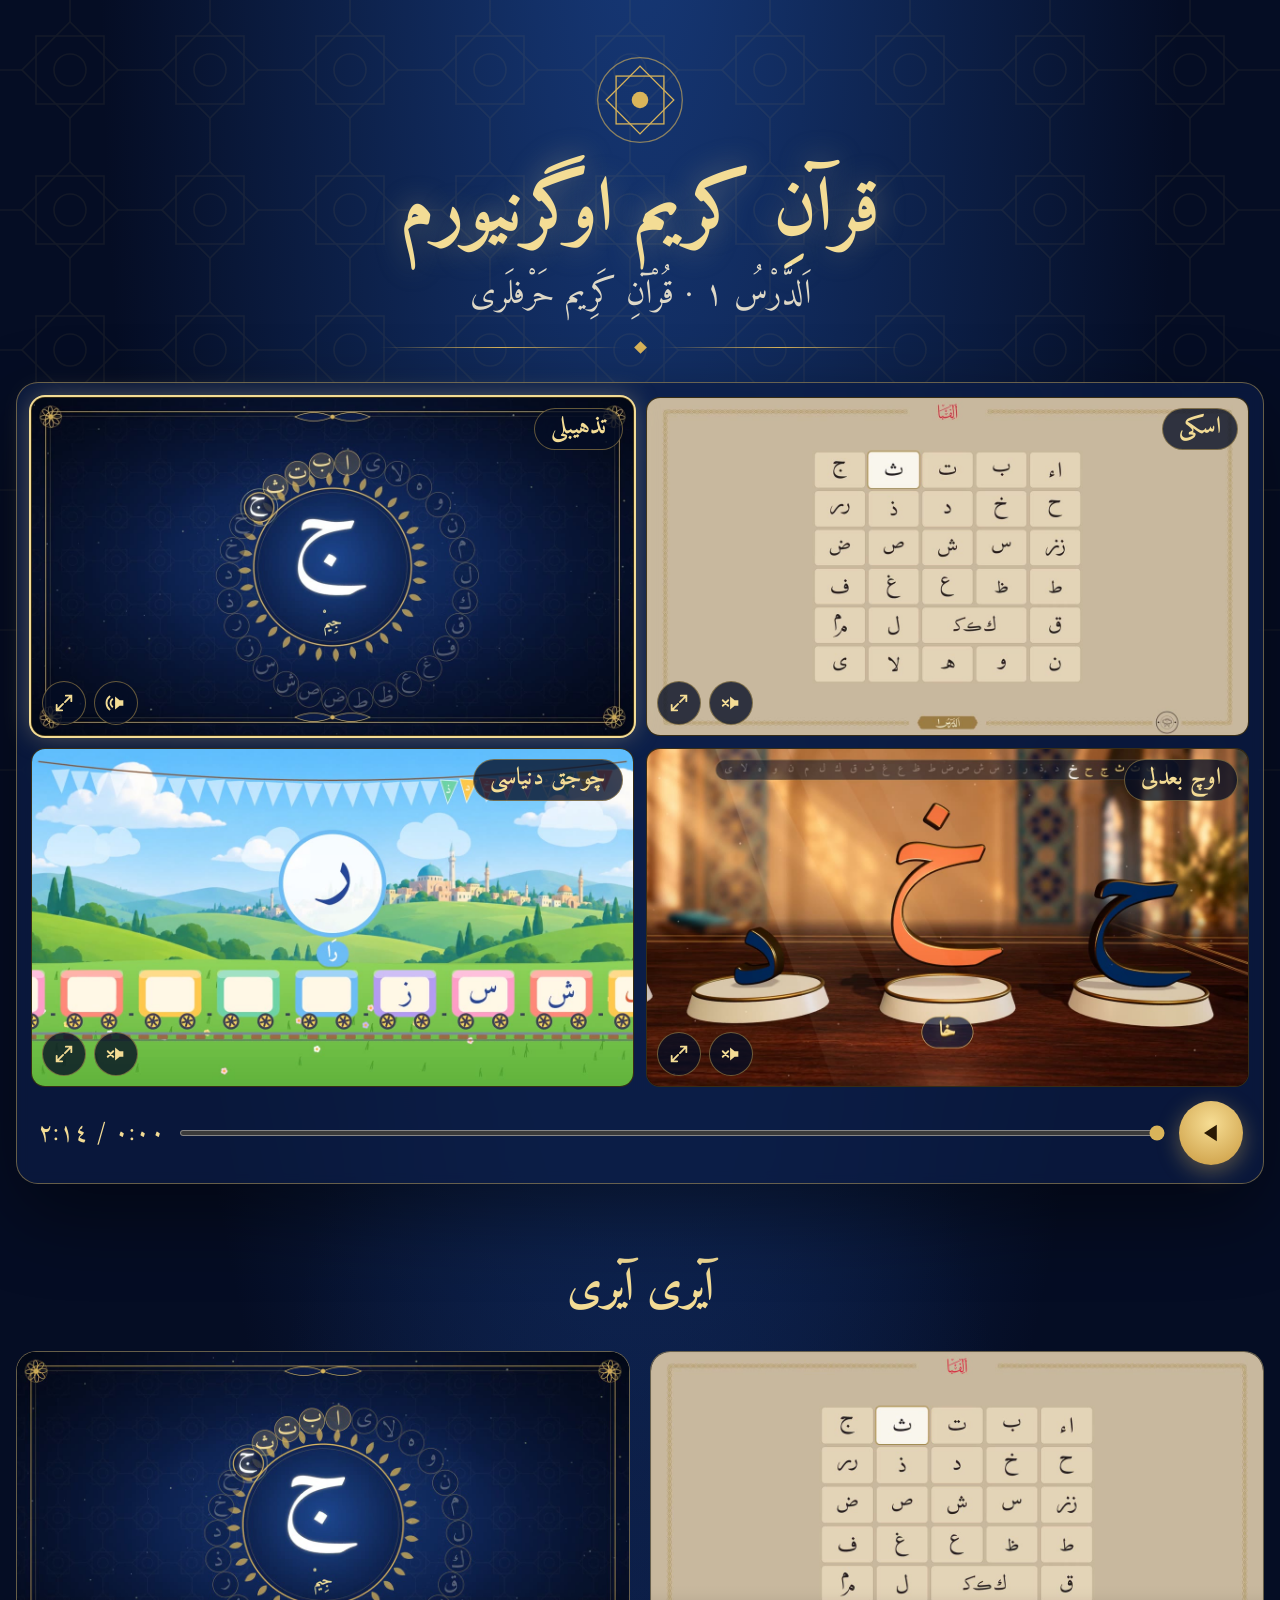
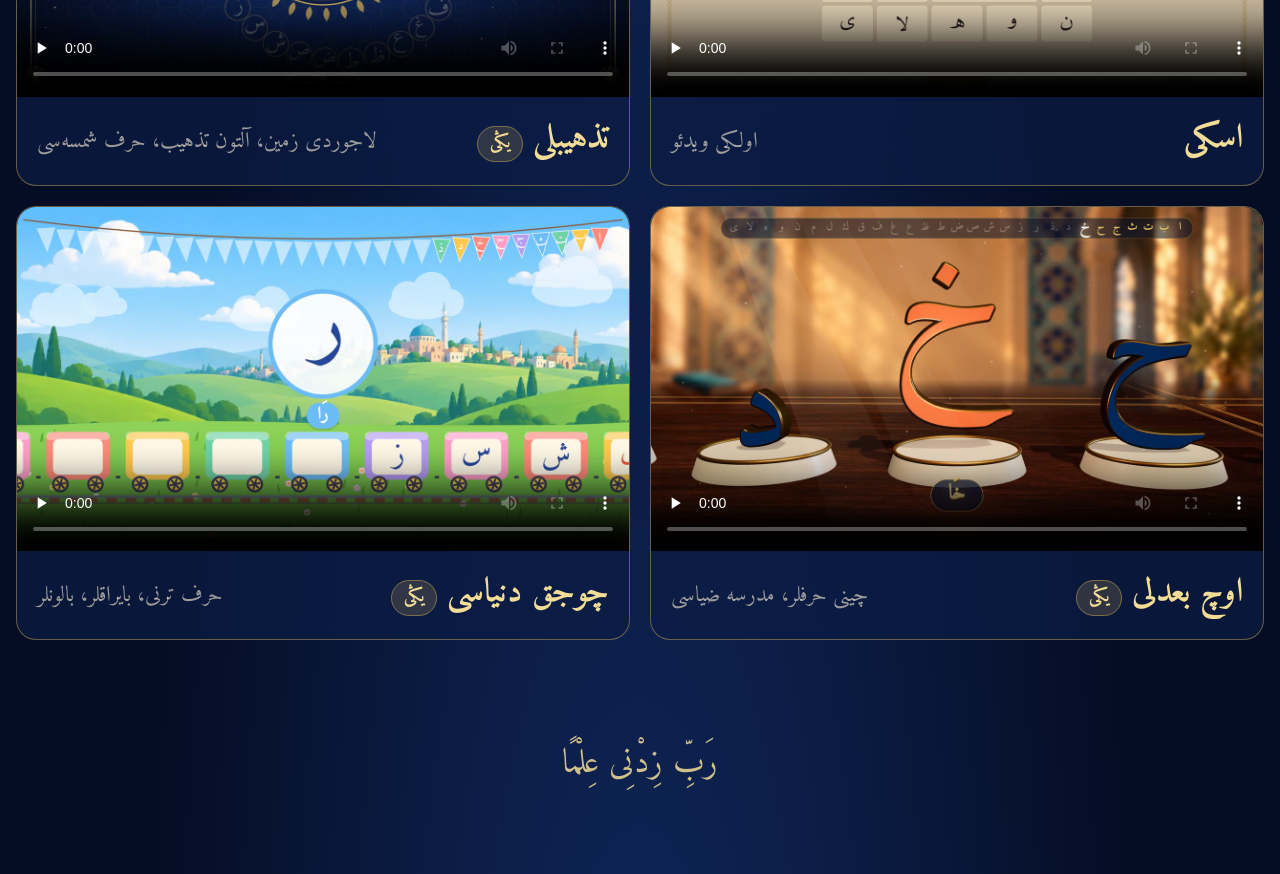
==== index.html @ 43bd829f "Ders 1: eski + tezhipli, uc boyutlu, cocuk uslubu sunum sitesi Co-Authored-By: Claude Opus 5.5 <nore" ====
<!doctype html>
<html lang="ota" dir="rtl">
<head>
<meta charset="utf-8">
<meta name="viewport" content="width=device-width, initial-scale=1">
<meta name="robots" content="noindex, nofollow">
<title>قرآنِ كريم اوگرنيورم · اَلدَّرْسُ ١</title>
<link rel="preconnect" href="https://fonts.googleapis.com">
<link rel="preconnect" href="https://fonts.gstatic.com" crossorigin>
<link href="https://fonts.googleapis.com/css2?family=Amiri:wght@400;700&family=Amiri+Quran&display=swap" rel="stylesheet">
<style>
  :root {
    --zemin: #050d24; --zemin2: #0b1d47; --kart: rgba(12, 28, 68, 0.72);
    --altin: #d9b45a; --altin2: #f3dc95; --fildisi: #f6ecd2; --soluk: rgba(246, 236, 210, 0.62);
    --cizgi: rgba(217, 180, 90, 0.45);
  }
  * { box-sizing: border-box; margin: 0; padding: 0; }
  html, body { background: var(--zemin); color: var(--fildisi); }
  body {
    font-family: "Amiri", serif; min-height: 100vh; overflow-x: hidden;
    background:
      radial-gradient(ellipse at 50% -10%, #173a7a 0%, transparent 60%),
      radial-gradient(ellipse at 50% 120%, #10285e 0%, transparent 55%), var(--zemin);
  }
  .girih { position: fixed; inset: 0; pointer-events: none; opacity: 0.07; z-index: 0;
    background-image: url("data:image/svg+xml,%3Csvg xmlns='http://www.w3.org/2000/svg' width='140' height='140'%3E%3Cg fill='none' stroke='%23d9b45a' stroke-width='1.6' transform='translate(70 70)'%3E%3Crect x='-34' y='-34' width='68' height='68'/%3E%3Crect x='-34' y='-34' width='68' height='68' transform='rotate(45)'/%3E%3Ccircle r='16'/%3E%3Cpath d='M-70 0 L-48 0 M48 0 L70 0 M0 -70 L0 -48 M0 48 L0 70'/%3E%3C/g%3E%3C/svg%3E"); }
  main { position: relative; z-index: 1; max-width: 1380px; margin: 0 auto; padding: 28px 16px 80px; }

  header { text-align: center; padding: 26px 0 30px; }
  .rozet { width: 92px; height: 92px; margin: 0 auto 8px; }
  h1 { font-size: clamp(40px, 6vw, 76px); font-weight: 700; color: var(--altin2); line-height: 1.25;
    text-shadow: 0 0 30px rgba(243, 220, 149, 0.35); }
  .alt { font-size: clamp(22px, 3vw, 34px); color: var(--fildisi); opacity: 0.9; margin-top: 6px; }
  .serit { display: flex; align-items: center; justify-content: center; gap: 14px; margin: 18px auto 0; max-width: 520px; }
  .serit i { flex: 1; height: 1px; background: linear-gradient(90deg, transparent, var(--altin), transparent); }
  .serit b { width: 9px; height: 9px; transform: rotate(45deg); background: var(--altin); display: block; }

  /* birlikte oynatma */
  .sahne { border: 1px solid var(--cizgi); border-radius: 22px; background: var(--kart); padding: 14px; backdrop-filter: blur(6px);
    box-shadow: 0 30px 80px rgba(0, 0, 0, 0.45); }
  .izgara { display: grid; grid-template-columns: 1fr 1fr; gap: 12px; }
  .karo { position: relative; border-radius: 14px; overflow: hidden; background: #000; aspect-ratio: 16 / 9; border: 1px solid rgba(217,180,90,0.25);
    transition: transform .25s ease, box-shadow .25s ease; }
  .karo.sesli { box-shadow: 0 0 0 2px var(--altin2), 0 0 26px rgba(243, 220, 149, 0.35); }
  .karo video { width: 100%; height: 100%; display: block; object-fit: cover; background: #000; }
  .etiket { position: absolute; top: 10px; right: 10px; padding: 0 16px 4px; border-radius: 999px; font-size: 24px; font-weight: 700;
    background: rgba(5, 13, 36, 0.78); color: var(--altin2); border: 1px solid var(--cizgi); line-height: 1.5; }
  .karo-dug { position: absolute; bottom: 10px; left: 10px; display: flex; gap: 8px; }
  .yuvarlak { width: 44px; height: 44px; border-radius: 50%; border: 1px solid var(--cizgi); background: rgba(5, 13, 36, 0.78); color: var(--altin2);
    display: grid; place-items: center; cursor: pointer; transition: background .2s, transform .2s; }
  .yuvarlak:hover { background: rgba(217, 180, 90, 0.25); transform: scale(1.06); }
  .yuvarlak svg { width: 22px; height: 22px; }

  .kumanda { display: flex; align-items: center; gap: 14px; padding: 14px 6px 4px; }
  .ana-dug { width: 64px; height: 64px; border-radius: 50%; border: 0; cursor: pointer; display: grid; place-items: center; flex: none;
    background: radial-gradient(circle at 50% 35%, #f6dd94, #c9993f); color: #2a1a05; box-shadow: 0 6px 22px rgba(217, 180, 90, 0.4); }
  .ana-dug svg { width: 28px; height: 28px; }
  .cubuk { flex: 1; position: relative; height: 34px; display: flex; align-items: center; }
  .cubuk input { width: 100%; direction: rtl; accent-color: var(--altin); height: 6px; cursor: pointer; }
  .sure { font-size: 26px; color: var(--altin2); min-width: 128px; text-align: center; font-variant-numeric: tabular-nums; }

  /* tek tek */
  h2 { text-align: center; font-size: clamp(30px, 4vw, 46px); color: var(--altin2); margin: 64px 0 22px; font-weight: 700; }
  .kartlar { display: grid; grid-template-columns: 1fr 1fr; gap: 20px; }
  .kart { border: 1px solid var(--cizgi); border-radius: 20px; background: var(--kart); overflow: hidden; }
  .kart video { width: 100%; display: block; aspect-ratio: 16 / 9; background: #000; }
  .kart-bas { display: flex; align-items: baseline; justify-content: space-between; gap: 12px; padding: 12px 20px 16px; }
  .kart-bas h3 { font-size: 34px; color: var(--altin2); font-weight: 700; }
  .kart-bas p { font-size: 22px; color: var(--soluk); }
  .yeni { font-size: 18px; padding: 0 12px 3px; border-radius: 999px; background: rgba(217, 180, 90, 0.18); color: var(--altin2); border: 1px solid var(--cizgi); }

  footer { text-align: center; margin-top: 70px; font-family: "Amiri Quran", "Amiri", serif; font-size: 34px; color: var(--altin2); opacity: 0.85; }

  /* büyütme */
  .buyuk { position: fixed; inset: 0; z-index: 20; background: rgba(2, 6, 18, 0.92); display: none; align-items: center; justify-content: center; padding: 16px; }
  .buyuk.acik { display: flex; }
  .buyuk video { max-width: 100%; max-height: 100%; border-radius: 12px; }
  .buyuk .kapat { position: absolute; top: 16px; left: 16px; }

  @media (max-width: 820px) {
    .izgara, .kartlar { grid-template-columns: 1fr; }
    .kumanda { position: sticky; bottom: 0; z-index: 5; margin: 0 -14px -14px; padding: 12px 14px; border-radius: 0 0 22px 22px;
      background: rgba(5, 13, 36, 0.94); border-top: 1px solid var(--cizgi); }
    .sure { min-width: 96px; font-size: 22px; }
    .ana-dug { width: 56px; height: 56px; }
    .kart-bas { flex-direction: column; align-items: flex-start; gap: 2px; }
  }
</style>
</head>
<body>
<div class="girih" aria-hidden="true"></div>
<main>
  <header>
    <svg class="rozet" viewBox="-50 -50 100 100" aria-hidden="true">
      <g fill="none" stroke="#d9b45a" stroke-width="1.4">
        <circle r="46" opacity=".6"/><rect x="-26" y="-26" width="52" height="52"/><rect x="-26" y="-26" width="52" height="52" transform="rotate(45)"/>
      </g>
      <circle r="9" fill="#d9b45a"/>
    </svg>
    <h1>قرآنِ كريم اوگرنيورم</h1>
    <div class="alt">اَلدَّرْسُ ١ · قُرْآنِ كَرِيم حَرْفلَرى</div>
    <div class="serit"><i></i><b></b><i></i></div>
  </header>

  <section class="sahne" aria-label="دردى بردن">
    <div class="izgara" id="izgara"></div>
    <div class="kumanda">
      <button class="ana-dug" id="oynat" title="اوينات" aria-label="اوينات"></button>
      <div class="cubuk"><input type="range" id="cubuk" min="0" max="1000" value="0" aria-label="زمان"></div>
      <div class="sure" id="sure">٠:٠٠ / ٢:١٥</div>
    </div>
  </section>

  <h2>آيرى آيرى</h2>
  <section class="kartlar" id="kartlar"></section>

  <footer>رَبِّ زِدْنِى عِلْمًا</footer>
</main>

<div class="buyuk" id="buyuk">
  <video id="buyukVideo" controls playsinline></video>
  <button class="yuvarlak kapat" id="kapat" title="قاپات" aria-label="قاپات"></button>
</div>

<script>
const SURUMLER = [
  { id: "eski", ad: "اسكى", acik: "اولكى ويدئو", yeni: false },
  { id: "tezhip", ad: "تذهيبلى", acik: "لاجوردى زمين، آلتون تذهيب، حرف شمسه‌سى", yeni: true },
  { id: "ucboyut", ad: "اوچ بعدلى", acik: "چينى حرفلر، مدرسه ضياسى", yeni: true },
  { id: "cocuk", ad: "چوجق دنياسى", acik: "حرف ترنى، بايراقلر، بالونلر", yeni: true },
];
const IKON = {
  oynat: '<svg viewBox="0 0 24 24" fill="currentColor"><path d="M17 5v14L6 12z"/></svg>',
  dur: '<svg viewBox="0 0 24 24" fill="currentColor"><rect x="6" y="5" width="4" height="14" rx="1"/><rect x="14" y="5" width="4" height="14" rx="1"/></svg>',
  ses: '<svg viewBox="0 0 24 24" fill="none" stroke="currentColor" stroke-width="2" stroke-linecap="round"><path d="M20 9v6h-4l-5 4V5l5 4z" fill="currentColor" stroke="none"/><path d="M8 8a5 5 0 0 0 0 8M5 5a9 9 0 0 0 0 14"/></svg>',
  sessiz: '<svg viewBox="0 0 24 24" fill="none" stroke="currentColor" stroke-width="2" stroke-linecap="round"><path d="M20 9v6h-4l-5 4V5l5 4z" fill="currentColor" stroke="none"/><path d="M3 9l6 6M9 9l-6 6"/></svg>',
  buyut: '<svg viewBox="0 0 24 24" fill="none" stroke="currentColor" stroke-width="2" stroke-linecap="round"><path d="M14 4h6v6M10 20H4v-6M20 4l-7 7M4 20l7-7"/></svg>',
  kapat: '<svg viewBox="0 0 24 24" fill="none" stroke="currentColor" stroke-width="2.2" stroke-linecap="round"><path d="M6 6l12 12M18 6L6 18"/></svg>',
};
const hindi = (s) => String(s).replace(/\d/g, (d) => "٠١٢٣٤٥٦٧٨٩"[d]);
const zaman = (t) => { t = Math.max(0, t || 0); const m = Math.floor(t / 60), s = Math.floor(t % 60); return hindi(m + ":" + String(s).padStart(2, "0")); };

const izgara = document.getElementById("izgara"), kartlar = document.getElementById("kartlar");
const videolar = [];
let sesli = "tezhip";

SURUMLER.forEach((v) => {
  const k = document.createElement("div");
  k.className = "karo"; k.dataset.id = v.id;
  k.innerHTML = `<video src="video/${v.id}.mp4" poster="video/${v.id}.jpg" playsinline preload="auto" muted></video>
    <div class="etiket">${v.ad}</div>
    <div class="karo-dug">
      <button class="yuvarlak ses-dug" title="سس" aria-label="سس"></button>
      <button class="yuvarlak buyut-dug" title="بيوت" aria-label="بيوت">${IKON.buyut}</button>
    </div>`;
  izgara.appendChild(k);
  const vid = k.querySelector("video");
  videolar.push({ id: v.id, vid, karo: k });
  k.querySelector(".ses-dug").addEventListener("click", () => { sesli = v.id; sesGuncelle(); });
  k.querySelector(".buyut-dug").addEventListener("click", () => buyut(v.id));

  const c = document.createElement("article");
  c.className = "kart";
  c.innerHTML = `<video src="video/${v.id}.mp4" poster="video/${v.id}.jpg" controls playsinline preload="none"></video>
    <div class="kart-bas"><h3>${v.ad} ${v.yeni ? '<span class="yeni">يڭى</span>' : ""}</h3><p>${v.acik}</p></div>`;
  kartlar.appendChild(c);
});

function sesGuncelle() {
  videolar.forEach(({ id, vid, karo }) => {
    const on = id === sesli;
    vid.muted = !on;
    karo.classList.toggle("sesli", on);
    karo.querySelector(".ses-dug").innerHTML = on ? IKON.ses : IKON.sessiz;
  });
}
sesGuncelle();

const oynatDug = document.getElementById("oynat"), cubuk = document.getElementById("cubuk"), sure = document.getElementById("sure");
let oynuyor = false, surukle = false;
const ana = () => videolar.find((v) => v.id === sesli).vid;
const dugGuncelle = () => { oynatDug.innerHTML = oynuyor ? IKON.dur : IKON.oynat; };
dugGuncelle();

oynatDug.addEventListener("click", async () => {
  oynuyor = !oynuyor;
  if (oynuyor) {
    const t = ana().currentTime;
    videolar.forEach(({ vid }) => { if (Math.abs(vid.currentTime - t) > 0.05) vid.currentTime = t; });
    await Promise.allSettled(videolar.map(({ vid }) => vid.play()));
  } else videolar.forEach(({ vid }) => vid.pause());
  dugGuncelle();
});
cubuk.addEventListener("input", () => {
  surukle = true;
  const d = ana().duration || 134.8, t = (cubuk.value / 1000) * d;
  videolar.forEach(({ vid }) => { vid.currentTime = t; });
  sure.textContent = zaman(t) + " / " + zaman(d);
});
cubuk.addEventListener("change", () => { surukle = false; });

// eşzamanlılık: sesli olan ana saat, diğerleri ona uyar
setInterval(() => {
  const m = ana(), d = m.duration || 134.8;
  if (!surukle) { cubuk.value = Math.round((m.currentTime / d) * 1000); sure.textContent = zaman(m.currentTime) + " / " + zaman(d); }
  if (!oynuyor) return;
  videolar.forEach(({ vid }) => {
    if (vid === m) return;
    const f = vid.currentTime - m.currentTime;
    if (Math.abs(f) > 0.25) vid.currentTime = m.currentTime;
    else vid.playbackRate = f > 0.04 ? 0.97 : f < -0.04 ? 1.03 : 1;
  });
  if (m.ended) { oynuyor = false; dugGuncelle(); }
}, 200);

const buyukEl = document.getElementById("buyuk"), buyukVid = document.getElementById("buyukVideo");
document.getElementById("kapat").innerHTML = IKON.kapat;
function buyut(id) {
  videolar.forEach(({ vid }) => vid.pause()); oynuyor = false; dugGuncelle();
  buyukVid.src = `video/${id}.mp4`; buyukVid.currentTime = 0; buyukEl.classList.add("acik"); buyukVid.play().catch(() => {});
}
function kapat() { buyukVid.pause(); buyukEl.classList.remove("acik"); }
document.getElementById("kapat").addEventListener("click", kapat);
buyukEl.addEventListener("click", (e) => { if (e.target === buyukEl) kapat(); });
document.addEventListener("keydown", (e) => { if (e.key === "Escape") kapat(); });
// tek tek kartlardan biri oynayınca diğerleri dursun
kartlar.addEventListener("play", (e) => {
  kartlar.querySelectorAll("video").forEach((v) => { if (v !== e.target) v.pause(); });
  videolar.forEach(({ vid }) => vid.pause()); oynuyor = false; dugGuncelle();
}, true);
</script>
</body>
</html>
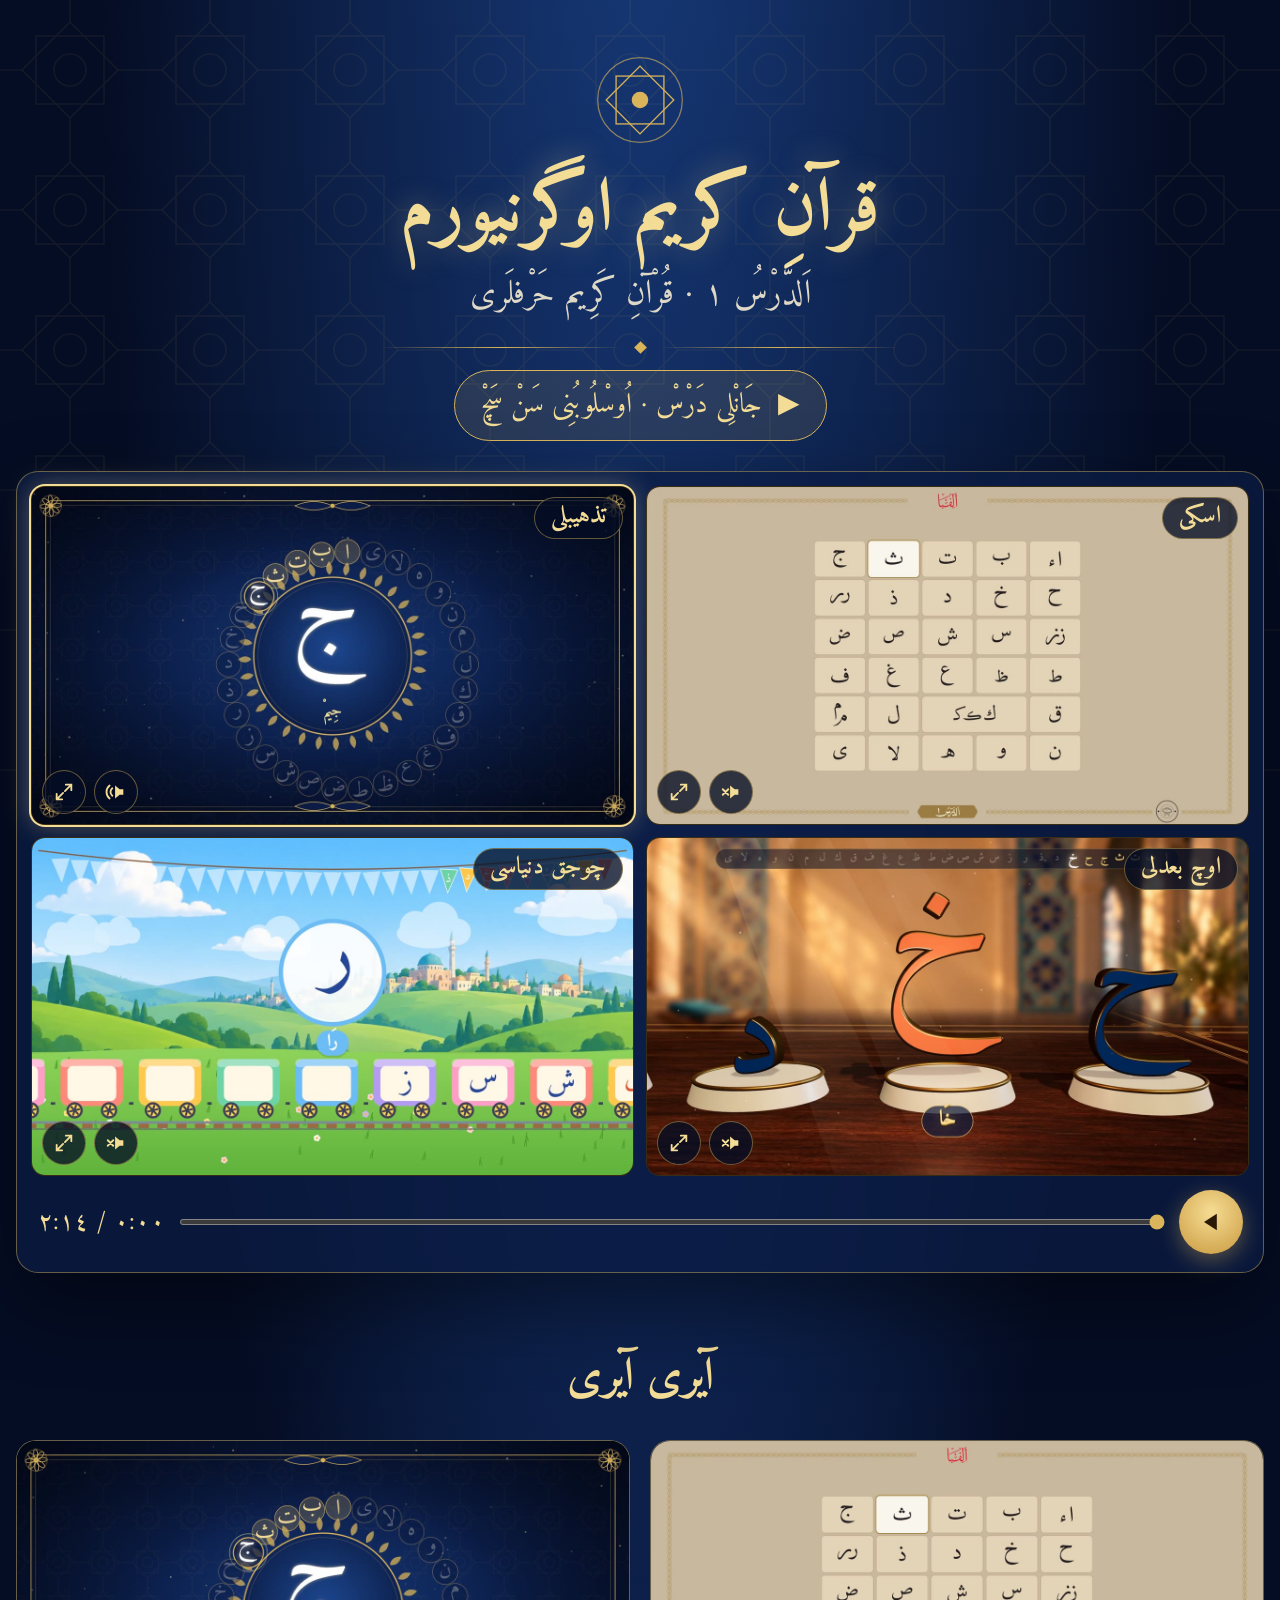
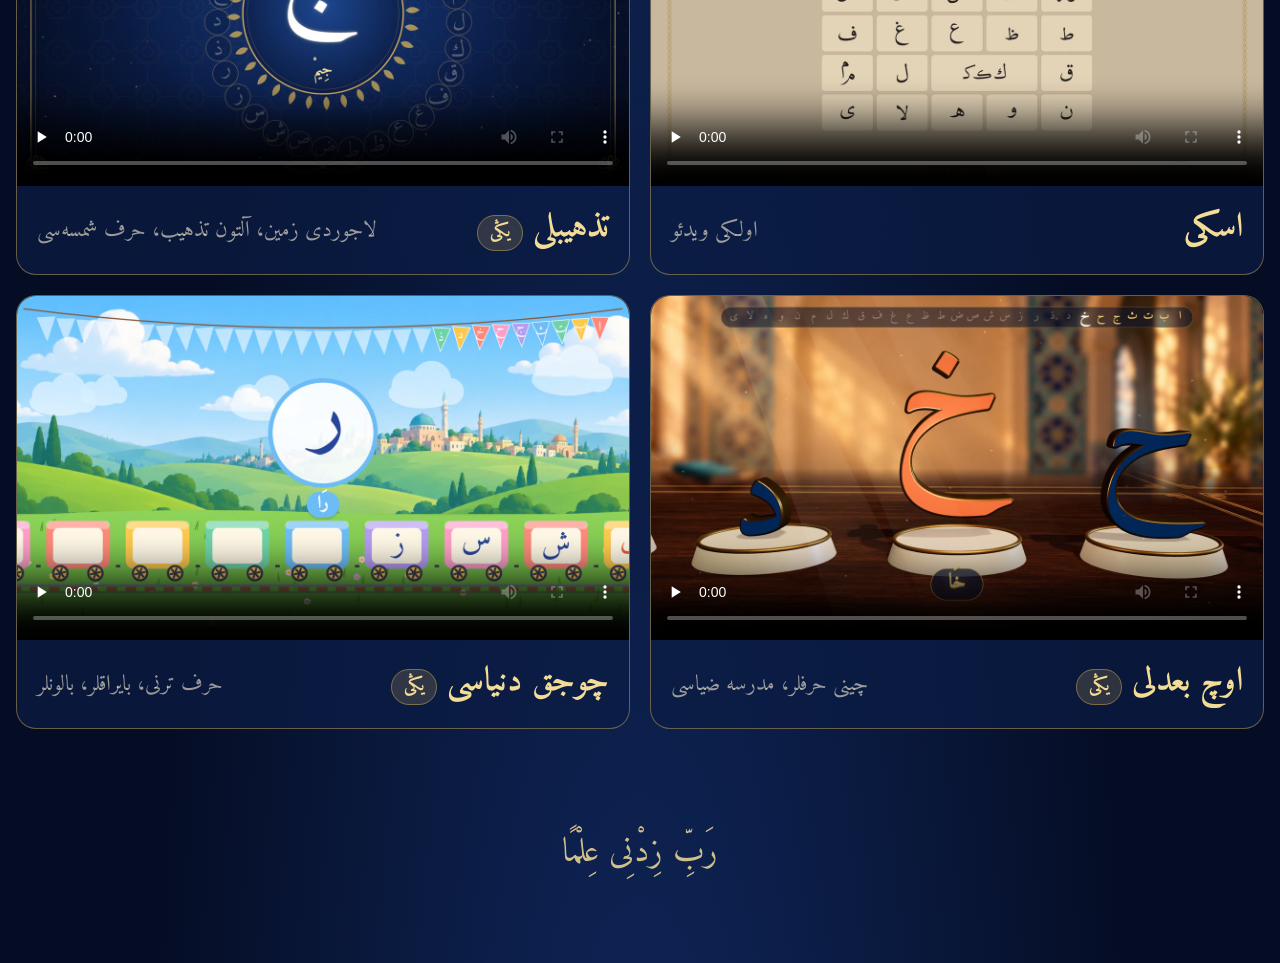
==== commit 4e563a99: "Canlı oynatıcı: ses + veri, üç üslup tarayıcıda çizilir, üslup seçimi" ====
--- a/index.html
+++ b/index.html
@@ -55,6 +55,8 @@
   .ana-dug { width: 64px; height: 64px; border-radius: 50%; border: 0; cursor: pointer; display: grid; place-items: center; flex: none;
     background: radial-gradient(circle at 50% 35%, #f6dd94, #c9993f); color: #2a1a05; box-shadow: 0 6px 22px rgba(217, 180, 90, 0.4); }
   .ana-dug svg { width: 28px; height: 28px; }
+  .ana-dug.yukleniyor { animation: nabiz 1s ease-in-out infinite; }
+  @keyframes nabiz { 50% { box-shadow: 0 0 0 10px rgba(217, 180, 90, 0.18), 0 6px 22px rgba(217, 180, 90, 0.4); } }
   .cubuk { flex: 1; position: relative; height: 34px; display: flex; align-items: center; }
   .cubuk input { width: 100%; direction: rtl; accent-color: var(--altin); height: 6px; cursor: pointer; }
   .sure { font-size: 26px; color: var(--altin2); min-width: 128px; text-align: center; font-variant-numeric: tabular-nums; }
@@ -69,6 +71,9 @@
   .kart-bas p { font-size: 22px; color: var(--soluk); }
   .yeni { font-size: 18px; padding: 0 12px 3px; border-radius: 999px; background: rgba(217, 180, 90, 0.18); color: var(--altin2); border: 1px solid var(--cizgi); }
 
+  .canli { display: inline-block; margin-top: 18px; padding: 10px 26px; border: 1px solid var(--altin); border-radius: 40px;
+    color: var(--altin2); text-decoration: none; font-size: clamp(20px, 2.4vw, 28px); background: rgba(217, 180, 90, 0.12); }
+  .canli:hover { background: rgba(217, 180, 90, 0.25); }
   footer { text-align: center; margin-top: 70px; font-family: "Amiri Quran", "Amiri", serif; font-size: 34px; color: var(--altin2); opacity: 0.85; }
 
   /* büyütme */
@@ -100,6 +105,7 @@
     <h1>قرآنِ كريم اوگرنيورم</h1>
     <div class="alt">اَلدَّرْسُ ١ · قُرْآنِ كَرِيم حَرْفلَرى</div>
     <div class="serit"><i></i><b></b><i></i></div>
+    <a class="canli" href="ders/">▶&nbsp; جَانْلِى دَرْسْ · اُوسْلُوبُنِى سَنْ سَچْ</a>
   </header>
 
   <section class="sahne" aria-label="دردى بردن">
@@ -147,7 +153,7 @@
 SURUMLER.forEach((v) => {
   const k = document.createElement("div");
   k.className = "karo"; k.dataset.id = v.id;
-  k.innerHTML = `<video src="video/${v.id}.mp4" poster="video/${v.id}.jpg" playsinline preload="auto" muted></video>
+  k.innerHTML = `<video src="video/kucuk/${v.id}.mp4" poster="video/${v.id}.jpg" playsinline preload="auto" muted></video>
     <div class="etiket">${v.ad}</div>
     <div class="karo-dug">
       <button class="yuvarlak ses-dug" title="سس" aria-label="سس"></button>
@@ -182,36 +188,51 @@
 const dugGuncelle = () => { oynatDug.innerHTML = oynuyor ? IKON.dur : IKON.oynat; };
 dugGuncelle();
 
+// Hepsini aynı ana getir, dördü de oynatılabilir olunca birlikte başlat (yavaş ağda bekleyeni dürtmeden)
+let bekleniyor = false;
+const hazir = (vid) => new Promise((ok) => {
+  if (!vid.seeking && vid.readyState >= 3) return ok();
+  const bitti = () => { vid.removeEventListener("canplay", bitti); vid.removeEventListener("seeked", kontrol); ok(); };
+  const kontrol = () => { if (vid.readyState >= 3) bitti(); };
+  vid.addEventListener("canplay", bitti); vid.addEventListener("seeked", kontrol);
+  setTimeout(bitti, 15000);
+});
+async function hizala(t, oynat) {
+  bekleniyor = true;
+  videolar.forEach(({ vid }) => { vid.pause(); vid.playbackRate = 1; if (Math.abs(vid.currentTime - t) > 0.04) vid.currentTime = t; });
+  oynatDug.classList.add("yukleniyor");
+  await Promise.all(videolar.map(({ vid }) => hazir(vid)));
+  oynatDug.classList.remove("yukleniyor");
+  bekleniyor = false;
+  if (oynat && oynuyor) await Promise.allSettled(videolar.map(({ vid }) => vid.play()));
+}
 oynatDug.addEventListener("click", async () => {
-  oynuyor = !oynuyor;
-  if (oynuyor) {
-    const t = ana().currentTime;
-    videolar.forEach(({ vid }) => { if (Math.abs(vid.currentTime - t) > 0.05) vid.currentTime = t; });
-    await Promise.allSettled(videolar.map(({ vid }) => vid.play()));
-  } else videolar.forEach(({ vid }) => vid.pause());
-  dugGuncelle();
+  oynuyor = !oynuyor; dugGuncelle();
+  if (oynuyor) await hizala(ana().currentTime, true);
+  else videolar.forEach(({ vid }) => vid.pause());
 });
 cubuk.addEventListener("input", () => {
   surukle = true;
   const d = ana().duration || 134.8, t = (cubuk.value / 1000) * d;
-  videolar.forEach(({ vid }) => { vid.currentTime = t; });
   sure.textContent = zaman(t) + " / " + zaman(d);
 });
-cubuk.addEventListener("change", () => { surukle = false; });
-
-// eşzamanlılık: sesli olan ana saat, diğerleri ona uyar
+cubuk.addEventListener("change", () => {
+  surukle = false;
+  const d = ana().duration || 134.8;
+  hizala((cubuk.value / 1000) * d, true);
+});
+
+// eşzamanlılık: sesli olan ana saat; biri takılırsa hepsi bekler, küçük kaymalar hızla düzeltilir
 setInterval(() => {
   const m = ana(), d = m.duration || 134.8;
-  if (!surukle) { cubuk.value = Math.round((m.currentTime / d) * 1000); sure.textContent = zaman(m.currentTime) + " / " + zaman(d); }
-  if (!oynuyor) return;
-  videolar.forEach(({ vid }) => {
-    if (vid === m) return;
-    const f = vid.currentTime - m.currentTime;
-    if (Math.abs(f) > 0.25) vid.currentTime = m.currentTime;
-    else vid.playbackRate = f > 0.04 ? 0.97 : f < -0.04 ? 1.03 : 1;
-  });
-  if (m.ended) { oynuyor = false; dugGuncelle(); }
-}, 200);
+  if (!surukle && !bekleniyor) { cubuk.value = Math.round((m.currentTime / d) * 1000); sure.textContent = zaman(m.currentTime) + " / " + zaman(d); }
+  if (!oynuyor || bekleniyor) return;
+  if (m.ended) { oynuyor = false; dugGuncelle(); return; }
+  const takilan = videolar.some(({ vid }) => vid.readyState < 3 && !vid.ended);
+  const f = videolar.map(({ vid }) => vid.currentTime - m.currentTime);
+  if (takilan || f.some((x) => Math.abs(x) > 0.6)) { hizala(m.currentTime, true); return; }
+  videolar.forEach(({ vid }, i) => { if (vid !== m) vid.playbackRate = f[i] > 0.04 ? 0.96 : f[i] < -0.04 ? 1.04 : 1; });
+}, 250);
 
 const buyukEl = document.getElementById("buyuk"), buyukVid = document.getElementById("buyukVideo");
 document.getElementById("kapat").innerHTML = IKON.kapat;
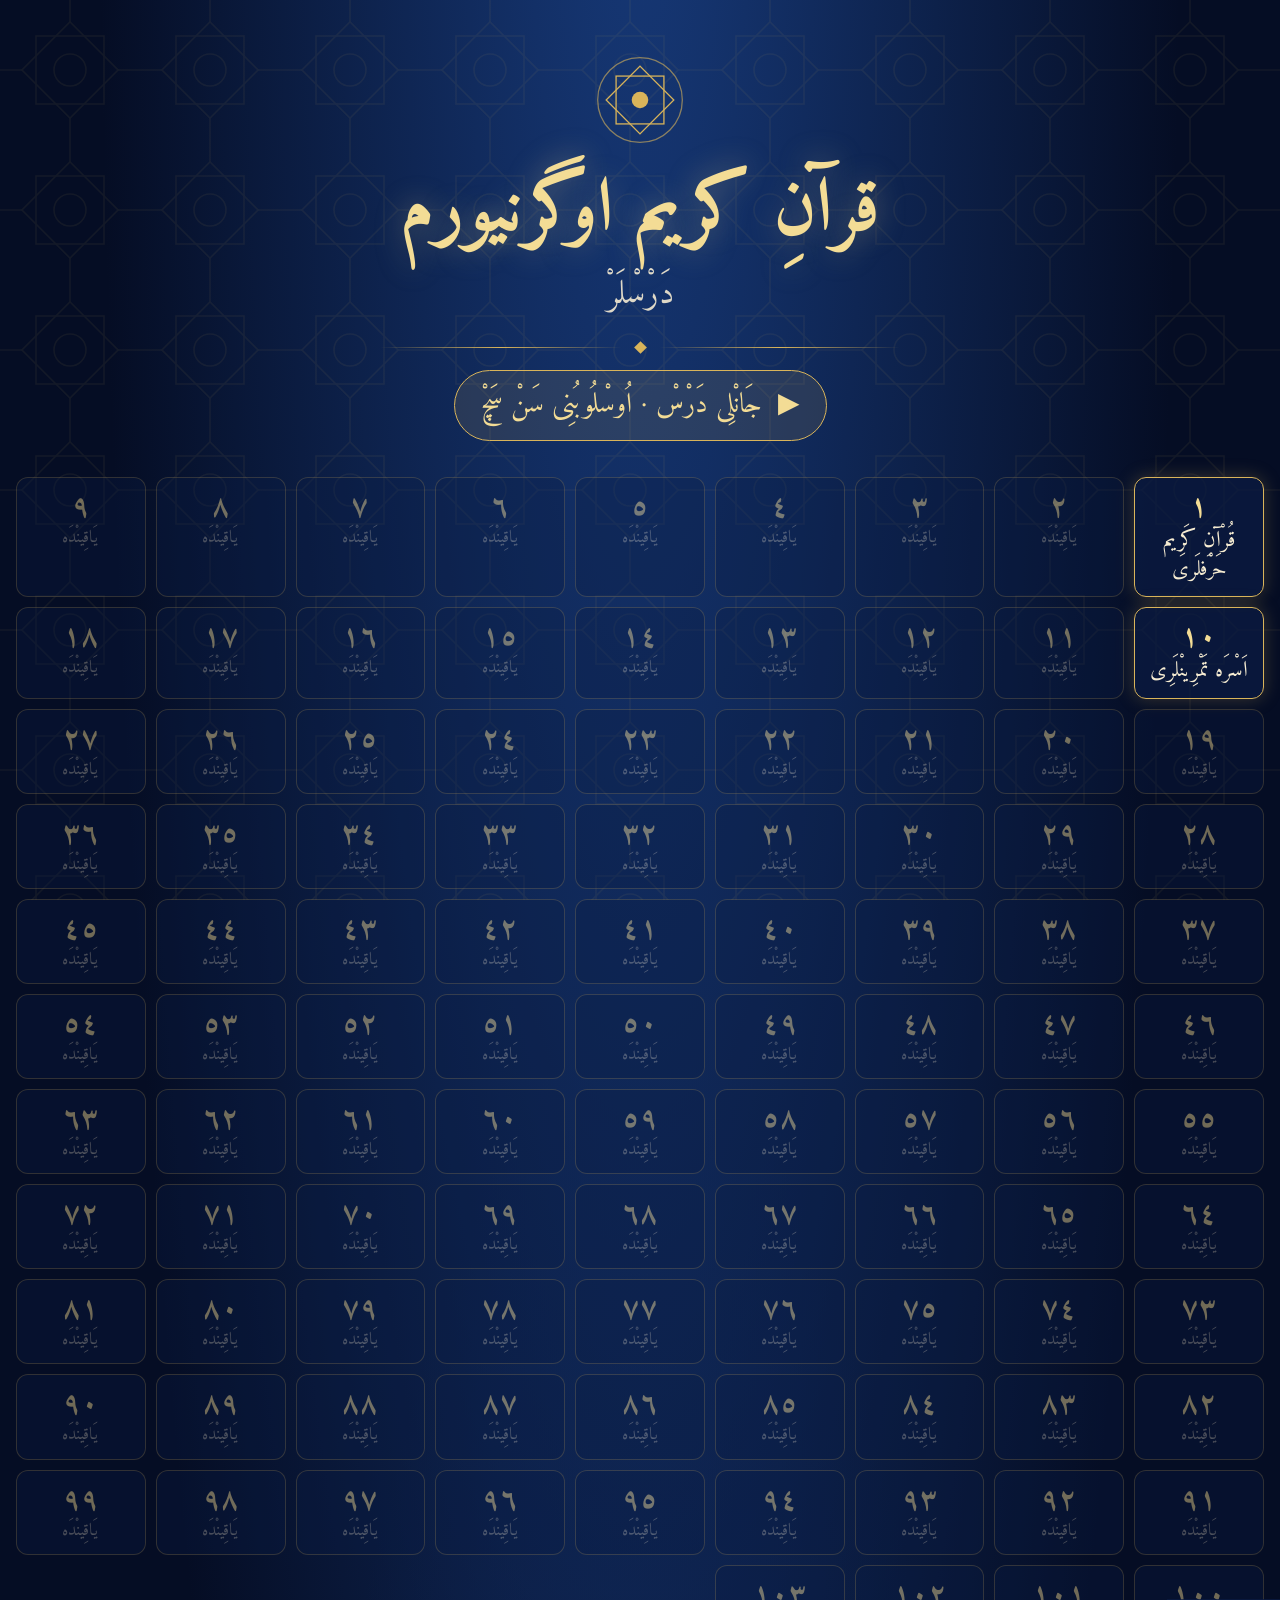
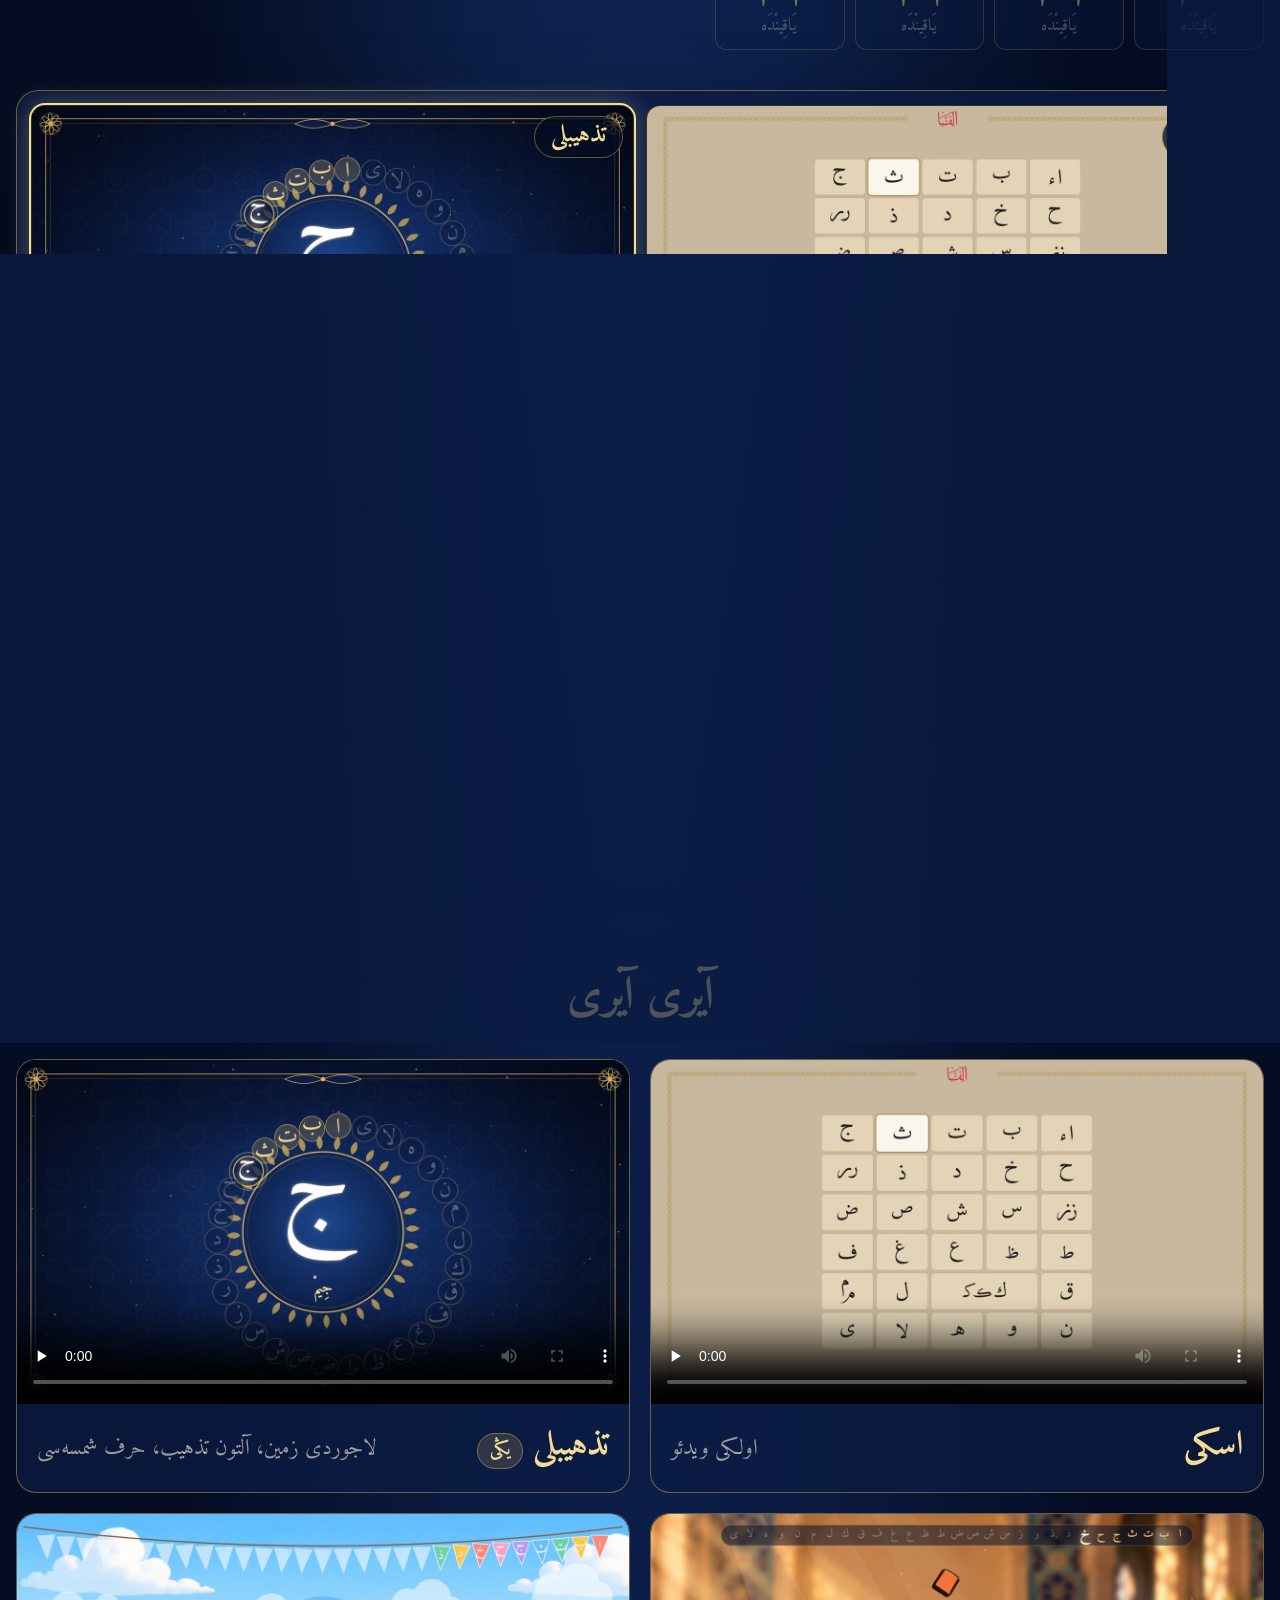
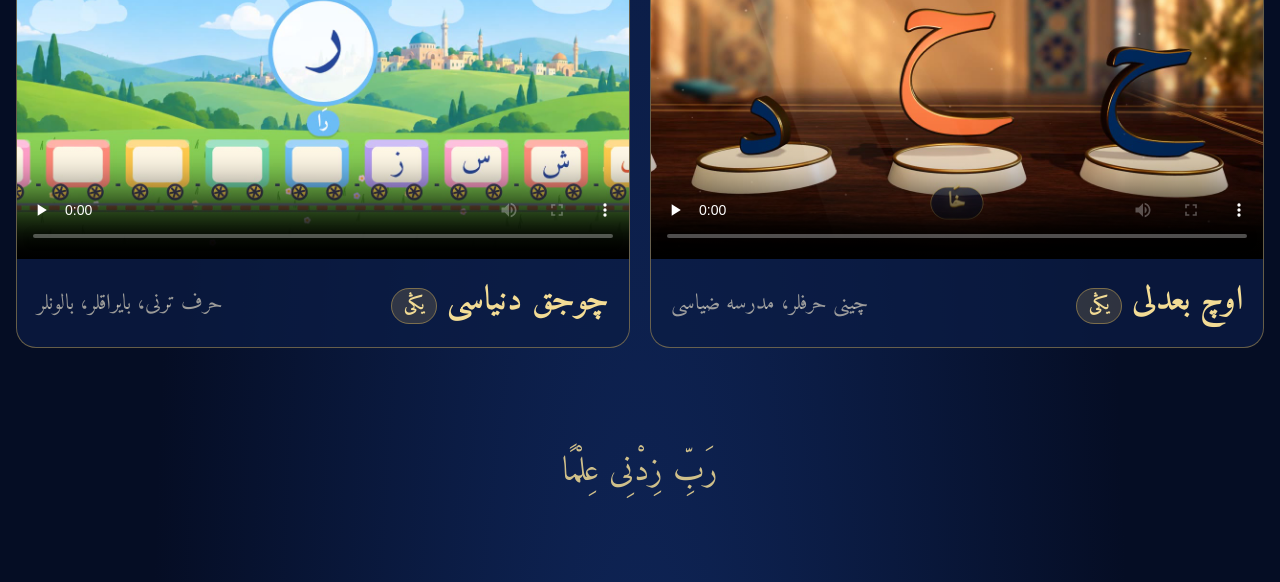
==== commit 412bfde0: "Ana sayfa: 103 derslik liste (1 ve 10 hazır, diğerleri yakında); oynatıcıdan ana sayfaya dönüş Co-Au" ====
--- a/index.html
+++ b/index.html
@@ -90,6 +90,14 @@
     .ana-dug { width: 56px; height: 56px; }
     .kart-bas { flex-direction: column; align-items: flex-start; gap: 2px; }
   }
+  .liste { display: grid; grid-template-columns: repeat(auto-fill, minmax(120px, 1fr)); gap: 10px; margin: 6px 0 40px; direction: rtl; }
+  .liste a, .liste span { display: block; text-align: center; padding: 10px 6px 12px; border-radius: 12px; border: 1px solid var(--cizgi);
+    background: var(--kart); color: var(--fildisi); text-decoration: none; font-size: 22px; line-height: 1.3; }
+  .liste a { border-color: var(--altin); box-shadow: 0 0 18px rgba(217,180,90,.25); }
+  .liste a:hover { background: rgba(217,180,90,.18); }
+  .liste b { display: block; font-size: 30px; color: var(--altin2); }
+  .liste span { opacity: .45; }
+  .liste small { display: block; font-size: 17px; color: var(--soluk); }
 </style>
 </head>
 <body>
@@ -103,10 +111,25 @@
       <circle r="9" fill="#d9b45a"/>
     </svg>
     <h1>قرآنِ كريم اوگرنيورم</h1>
-    <div class="alt">اَلدَّرْسُ ١ · قُرْآنِ كَرِيم حَرْفلَرى</div>
+    <div class="alt">دَرْسْلَرْ</div>
     <div class="serit"><i></i><b></b><i></i></div>
     <a class="canli" href="ders/">▶&nbsp; جَانْلِى دَرْسْ · اُوسْلُوبُنِى سَنْ سَچْ</a>
   </header>
+
+  <section class="liste" id="liste" aria-label="دَرْسْلَرْ"></section>
+  <script>
+  (function () {
+    var hazir = { 1: "قُرْآنِ كَرِيم حَرْفلَرى", 10: "اَسْرَه تَمْرِينْلَرِى" };
+    var r = function (n) { return String(n).replace(/[0-9]/g, function (c) { return "٠١٢٣٤٥٦٧٨٩"[c]; }); };
+    var h = "";
+    for (var i = 1; i <= 103; i++) {
+      h += hazir[i]
+        ? '<a href="ders/?ders=' + i + '"><b>' + r(i) + '</b>' + hazir[i] + '</a>'
+        : '<span><b>' + r(i) + '</b><small>يَاقِينْدَه</small></span>';
+    }
+    document.getElementById("liste").innerHTML = h;
+  })();
+  </script>
 
   <section class="sahne" aria-label="دردى بردن">
     <div class="izgara" id="izgara"></div>
